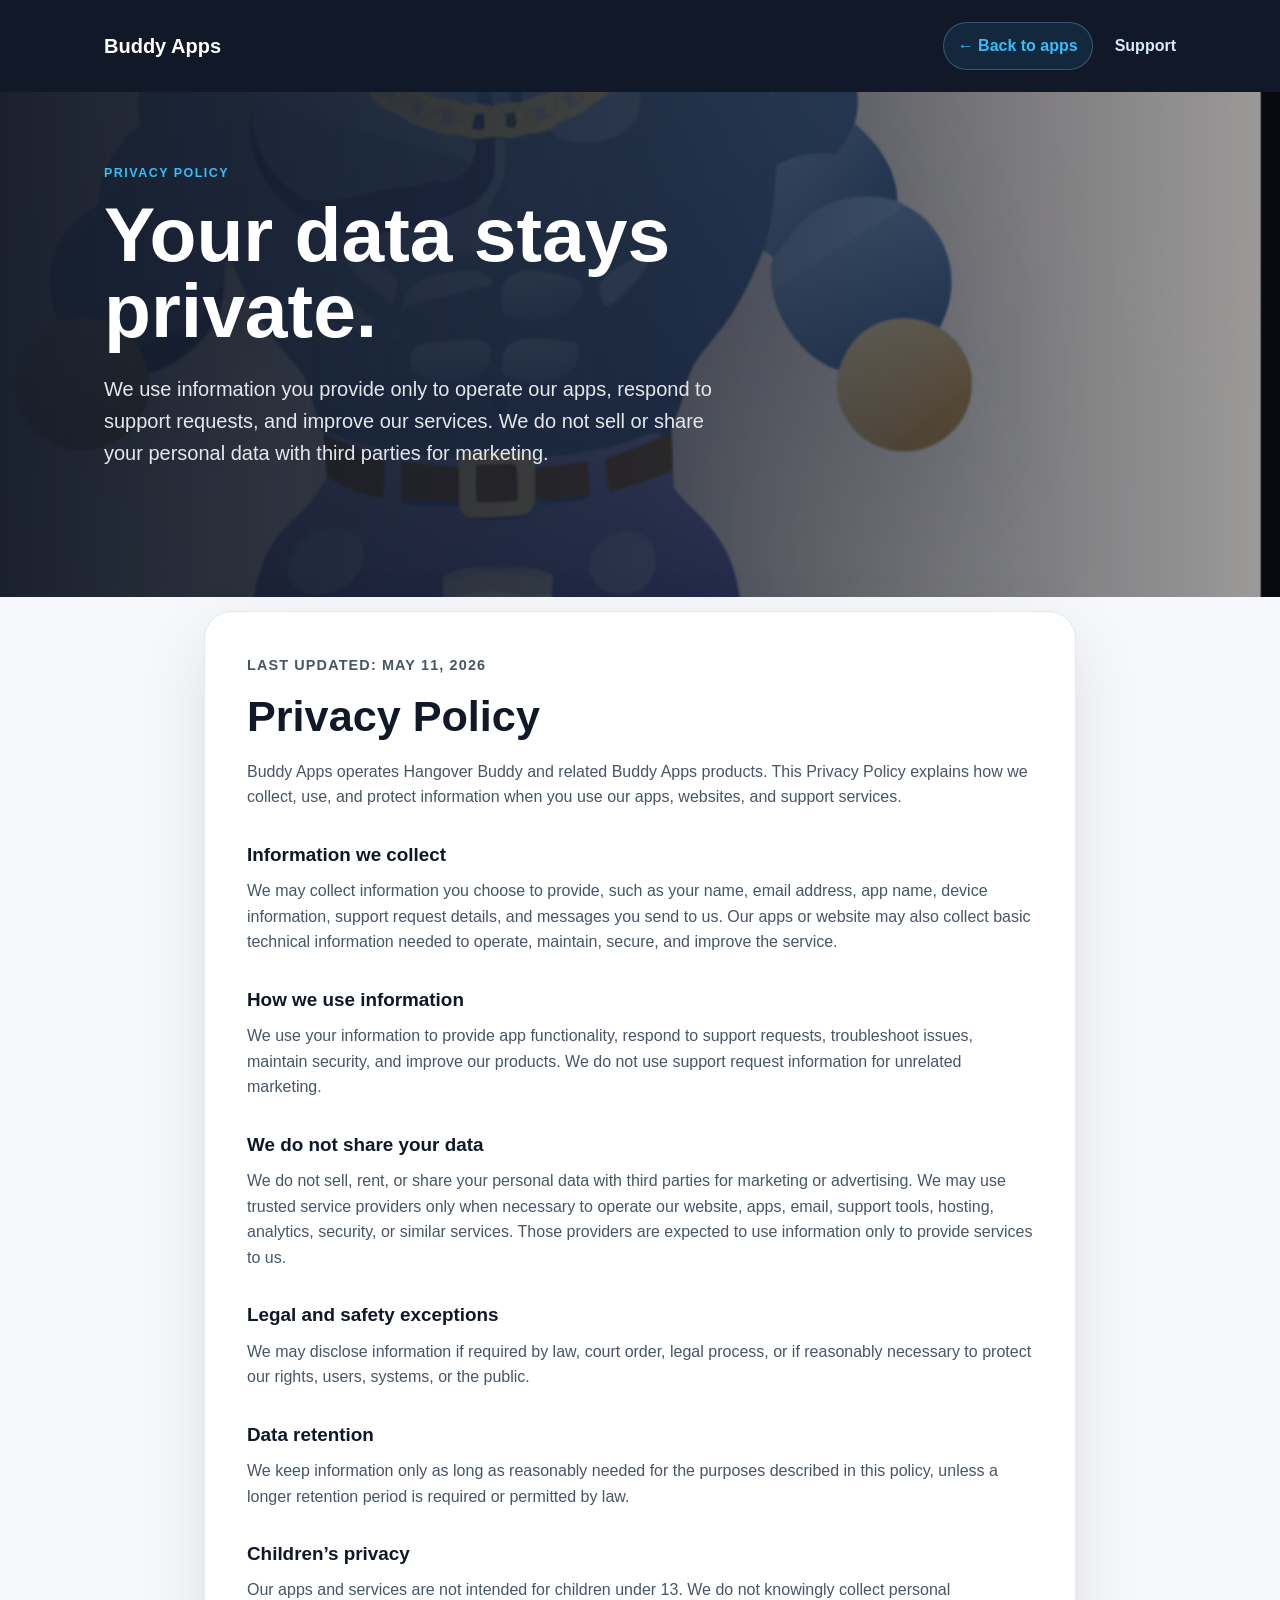
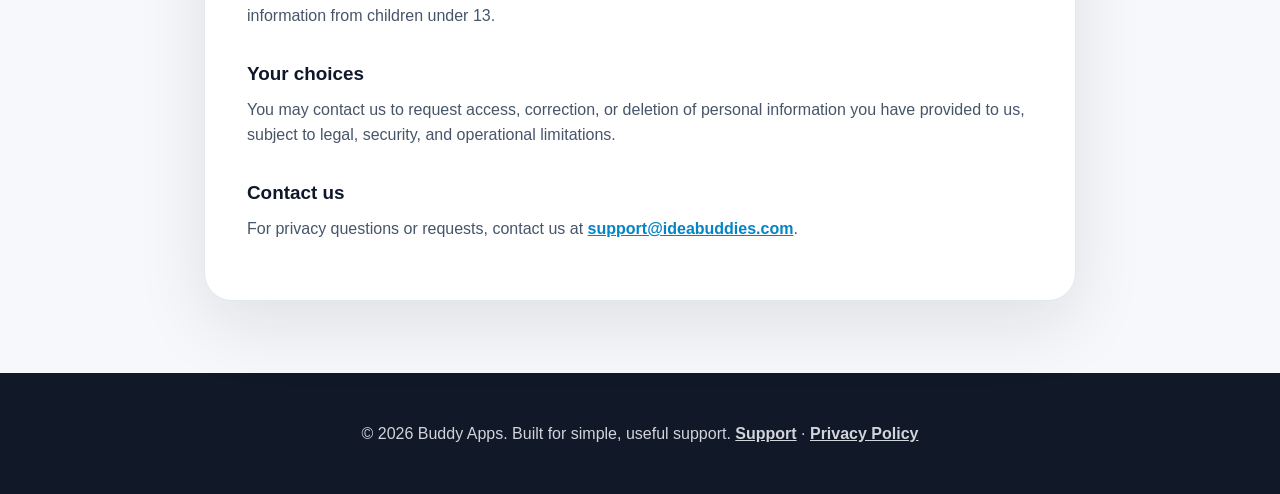
==== privacy/index.html @ 98163176 "Create index.html privacy policy" ====
<!DOCTYPE html>
<html lang="en">
<head>
<meta charset="UTF-8">
<meta name="viewport" content="width=device-width, initial-scale=1.0">
<title>Privacy Policy | Buddy Apps</title>
<meta name="description" content="Privacy policy for Buddy Apps and Hangover Buddy.">
<link rel="stylesheet" href="../styles.css">
</head>
<body>
<header class="site-header support-header">
<nav class="nav support-nav">
<a class="brand" href="../index.html">Buddy Apps</a>
<div class="nav-actions">
<a class="nav-link back-link" href="../index.html#apps">← Back to apps</a>
<a class="nav-link" href="/support/">Support</a>
</div>
</nav>
<section class="support-hero privacy-hero">
<div class="support-hero-content">
<p class="eyebrow">Privacy Policy</p>
<h1>Your data stays private.</h1>
<p class="hero-text">
We use information you provide only to operate our apps, respond to support requests, and improve our services. We do not sell or share your personal data with third parties for marketing.
</p>
</div>
</section>
</header>

<main class="support-main privacy-main">
<section class="privacy-policy support-card" aria-label="Privacy policy">
<p class="policy-updated">Last updated: May 11, 2026</p>

<h2>Privacy Policy</h2>
<p>
Buddy Apps operates Hangover Buddy and related Buddy Apps products. This Privacy Policy explains how we collect, use, and protect information when you use our apps, websites, and support services.
</p>

<h3>Information we collect</h3>
<p>
We may collect information you choose to provide, such as your name, email address, app name, device information, support request details, and messages you send to us. Our apps or website may also collect basic technical information needed to operate, maintain, secure, and improve the service.
</p>

<h3>How we use information</h3>
<p>
We use your information to provide app functionality, respond to support requests, troubleshoot issues, maintain security, and improve our products. We do not use support request information for unrelated marketing.
</p>

<h3>We do not share your data</h3>
<p>
We do not sell, rent, or share your personal data with third parties for marketing or advertising. We may use trusted service providers only when necessary to operate our website, apps, email, support tools, hosting, analytics, security, or similar services. Those providers are expected to use information only to provide services to us.
</p>

<h3>Legal and safety exceptions</h3>
<p>
We may disclose information if required by law, court order, legal process, or if reasonably necessary to protect our rights, users, systems, or the public.
</p>

<h3>Data retention</h3>
<p>
We keep information only as long as reasonably needed for the purposes described in this policy, unless a longer retention period is required or permitted by law.
</p>

<h3>Children’s privacy</h3>
<p>
Our apps and services are not intended for children under 13. We do not knowingly collect personal information from children under 13.
</p>

<h3>Your choices</h3>
<p>
You may contact us to request access, correction, or deletion of personal information you have provided to us, subject to legal, security, and operational limitations.
</p>

<h3>Contact us</h3>
<p>
For privacy questions or requests, contact us at <a href="mailto:support@ideabuddies.com">support@ideabuddies.com</a>.
</p>
</section>
</main>

<footer>
<p>© 2026 Buddy Apps. Built for simple, useful support. <a href="/support/">Support</a> · <a href="/privacy/">Privacy Policy</a></p>
</footer>
</body>
</html>
---- styles.css ----
* {
box-sizing: border-box;
}

body {
margin: 0;
font-family: Arial, Helvetica, sans-serif;
background: #f6f8fb;
color: #1f2937;
line-height: 1.6;
}

.site-header {
background: #111827;
color: white;
}

.nav {
max-width: 1120px;
margin: 0 auto;
display: flex;
justify-content: space-between;
align-items: center;
padding: 22px 24px;
}

.brand {
font-weight: 800;
font-size: 1.2rem;
color: white;
text-decoration: none;
}

.nav-link {
color: #dbeafe;
text-decoration: none;
font-weight: 600;
}

.nav-actions {
display: flex;
gap: 22px;
align-items: center;
}

.compact-header {
background: #111827;
}

.page-hero {
min-height: 360px;
display: flex;
align-items: center;
background:
linear-gradient(90deg, rgba(17,24,39,.95), rgba(17,24,39,.72)),
url("images/hero.jpg") center/cover no-repeat;
}

.support-section {
display: grid;
grid-template-columns: .9fr 1.1fr;
gap: 44px;
align-items: start;
background: white;
border-radius: 28px;
padding: 42px;
box-shadow: 0 24px 70px rgba(15,23,42,.10);
}

.support-copy a,
footer a {
color: inherit;
font-weight: 700;
}

.support-form {
display: grid;
gap: 12px;
}

.support-form label {
font-weight: 800;
color: #0f172a;
}

.support-form input,
.support-form select,
.support-form textarea {
width: 100%;
border: 1px solid #cbd5e1;
border-radius: 14px;
padding: 13px 14px;
font: inherit;
background: #f8fafc;
color: #111827;
}

.support-form textarea {
resize: vertical;
}

.form-button {
border: 0;
cursor: pointer;
justify-self: start;
margin-top: 8px;
}

.hero {
min-height: 620px;
display: flex;
align-items: center;
background:
linear-gradient(90deg, rgba(17,24,39,.95), rgba(17,24,39,.68), rgba(17,24,39,.22)),
url("images/hero.jpg") center/cover no-repeat;
}

.hero-content {
max-width: 1120px;
margin: 0 auto;
padding: 80px 24px;
width: 100%;
}

.eyebrow {
text-transform: uppercase;
letter-spacing: .12em;
font-size: .78rem;
font-weight: 800;
color: #38bdf8;
margin: 0 0 12px;
}

h1 {
font-size: clamp(2.7rem, 6vw, 5.4rem);
line-height: 1;
max-width: 760px;
margin: 0 0 24px;
}

.hero-text {
font-size: 1.25rem;
max-width: 620px;
color: #e5e7eb;
margin-bottom: 32px;
}

.button {
display: inline-block;
background: #38bdf8;
color: #082f49;
font-weight: 800;
padding: 14px 22px;
border-radius: 999px;
text-decoration: none;
box-shadow: 0 18px 40px rgba(56,189,248,.25);
}

main {
max-width: 1120px;
margin: 0 auto;
padding: 72px 24px;
}

.intro {
display: grid;
grid-template-columns: 1fr 1.2fr;
gap: 42px;
align-items: start;
margin-bottom: 84px;
}

h2 {
font-size: clamp(2rem, 4vw, 3.2rem);
line-height: 1.1;
margin: 0 0 18px;
color: #111827;
}

.feature-grid {
display: grid;
grid-template-columns: repeat(3, 1fr);
gap: 18px;
}

.feature-grid article {
background: white;
padding: 24px;
border-radius: 20px;
box-shadow: 0 16px 35px rgba(15,23,42,.07);
}

.feature-grid h3 {
margin-top: 0;
color: #0f172a;
}

.app-section {
display: grid;
grid-template-columns: 1fr 1fr;
gap: 44px;
align-items: center;
background: white;
border-radius: 28px;
padding: 42px;
box-shadow: 0 24px 70px rgba(15,23,42,.10);
}

.app-copy ul {
padding-left: 22px;
}

.app-copy li {
margin: 8px 0;
}

.small-note {
font-size: .92rem;
color: #64748b;
background: #f1f5f9;
padding: 14px 16px;
border-radius: 14px;
}

.app-card {
background: linear-gradient(145deg, #e0f2fe, #f8fafc);
border-radius: 28px;
padding: 24px;
text-align: center;
}

.app-card img {
max-width: 100%;
height: auto;
display: block;
border-radius: 20px;
}

footer {
text-align: center;
padding: 32px 20px;
background: #111827;
color: #d1d5db;
}

@media (max-width: 820px) {
.intro,
.app-section,
.support-section {
grid-template-columns: 1fr;
}

.feature-grid {
grid-template-columns: 1fr;
}

.hero {
min-height: 560px;
}

.nav {
align-items: flex-start;
gap: 16px;
}

.nav-actions {
flex-wrap: wrap;
justify-content: flex-end;
}
}



.form-status {
  display: none;
  margin-bottom: 18px;
  padding: 14px 16px;
  border-radius: 14px;
  background: #f1f5f9;
  color: #334155;
  font-weight: 700;
}

.form-status.visible {
  display: block;
}

.form-status.success {
  background: #dcfce7;
  color: #166534;
}

.form-status.error {
  background: #fee2e2;
  color: #991b1b;
}

.form-button:disabled {
  cursor: not-allowed;
  opacity: .65;
}

/* Support page */
.support-header {
background: #111827;
}

.support-nav {
position: relative;
z-index: 2;
}

.support-nav .brand {
font-size: 1.25rem;
}

.back-link {
color: #38bdf8;
background: rgba(56,189,248,.10);
border: 1px solid rgba(125,211,252,.28);
padding: 10px 14px;
border-radius: 999px;
}

.support-hero {
min-height: 360px;
display: flex;
align-items: center;
background:
linear-gradient(90deg, rgba(17,24,39,.96), rgba(17,24,39,.76), rgba(17,24,39,.40)),
url("images/hero.jpg") center/cover no-repeat;
}

.support-hero-content {
max-width: 1120px;
width: 100%;
margin: 0 auto;
padding: 72px 24px 96px;
}

.support-main {
margin-top: -58px;
position: relative;
z-index: 1;
}

.support-layout {
display: grid;
grid-template-columns: minmax(0, 1fr) 340px;
gap: 28px;
align-items: start;
}

.support-card {
background: white;
border: 1px solid #e2e8f0;
border-radius: 28px;
box-shadow: 0 24px 70px rgba(15,23,42,.10);
}

.support-form-card {
padding: 34px;
}

.support-card-heading {
display: flex;
gap: 16px;
align-items: flex-start;
margin-bottom: 28px;
}

.support-card-heading h2,
.support-info-card h2 {
font-size: clamp(1.55rem, 3vw, 2.15rem);
margin: 0 0 8px;
}

.support-card-heading p {
margin: 0;
color: #475569;
}

.support-card a {
color: #0284c7;
font-weight: 800;
}

.support-icon,
.info-icon {
flex: 0 0 auto;
display: inline-grid;
place-items: center;
width: 48px;
height: 48px;
border-radius: 16px;
background: #e0f2fe;
color: #0284c7;
font-weight: 900;
font-size: 1.25rem;
}

.support-form {
gap: 18px;
}

.form-grid.two-columns {
display: grid;
grid-template-columns: repeat(2, minmax(0, 1fr));
gap: 18px 20px;
}

.field-group {
display: grid;
gap: 8px;
}

.field-group label span {
color: #ef4444;
}

.support-form input,
.support-form select,
.support-form textarea {
border-color: #d7e0ea;
background: #ffffff;
box-shadow: 0 1px 0 rgba(15,23,42,.03);
transition: border-color .15s ease, box-shadow .15s ease, background .15s ease;
}

.support-form input:focus,
.support-form select:focus,
.support-form textarea:focus {
outline: none;
border-color: #38bdf8;
box-shadow: 0 0 0 4px rgba(56,189,248,.18);
background: #ffffff;
}

.support-actions {
display: flex;
justify-content: space-between;
gap: 18px;
align-items: center;
margin-top: 4px;
}

.support-actions .button {
white-space: nowrap;
}

.privacy-note {
margin: 0;
font-size: .88rem;
color: #64748b;
max-width: 260px;
}

.support-delivery-note {
margin: 26px 0 0;
padding-top: 20px;
border-top: 1px solid #e2e8f0;
color: #475569;
}

.support-info-card {
padding: 30px;
}

.support-info-card h2 {
margin-bottom: 20px;
}

.info-item {
display: grid;
grid-template-columns: 48px 1fr;
gap: 16px;
padding: 22px 0;
border-top: 1px solid #e2e8f0;
}

.info-item:first-of-type {
border-top: 0;
padding-top: 0;
}

.info-item h3 {
margin: 0 0 6px;
color: #0f172a;
}

.info-item p {
margin: 0;
color: #64748b;
font-size: .95rem;
}

@media (max-width: 900px) {
.support-layout {
grid-template-columns: 1fr;
}

.support-info-card {
order: -1;
}
}

@media (max-width: 640px) {
.support-main {
margin-top: -36px;
}

.support-form-card,
.support-info-card {
padding: 24px;
border-radius: 22px;
}

.support-card-heading,
.support-actions {
flex-direction: column;
align-items: flex-start;
}

.form-grid.two-columns {
grid-template-columns: 1fr;
}

.support-hero-content {
padding-bottom: 70px;
}
}


/* Privacy policy page */
.privacy-hero {
background:
linear-gradient(90deg, rgba(17,24,39,.96), rgba(17,24,39,.76), rgba(17,24,39,.40)),
url("images/hero.jpg") center/cover no-repeat;
}

.privacy-main {
max-width: 920px;
}

.privacy-policy {
padding: 42px;
}

.privacy-policy h2 {
font-size: clamp(1.9rem, 4vw, 2.7rem);
}

.privacy-policy h3 {
margin: 30px 0 8px;
font-size: 1.18rem;
color: #0f172a;
}

.privacy-policy p {
margin: 0 0 16px;
color: #475569;
}

.privacy-policy a {
color: #0284c7;
font-weight: 800;
}

.policy-updated {
font-size: .9rem;
font-weight: 800;
text-transform: uppercase;
letter-spacing: .08em;
color: #64748b;
}

@media (max-width: 640px) {
.privacy-policy {
padding: 24px;
border-radius: 22px;
}
}
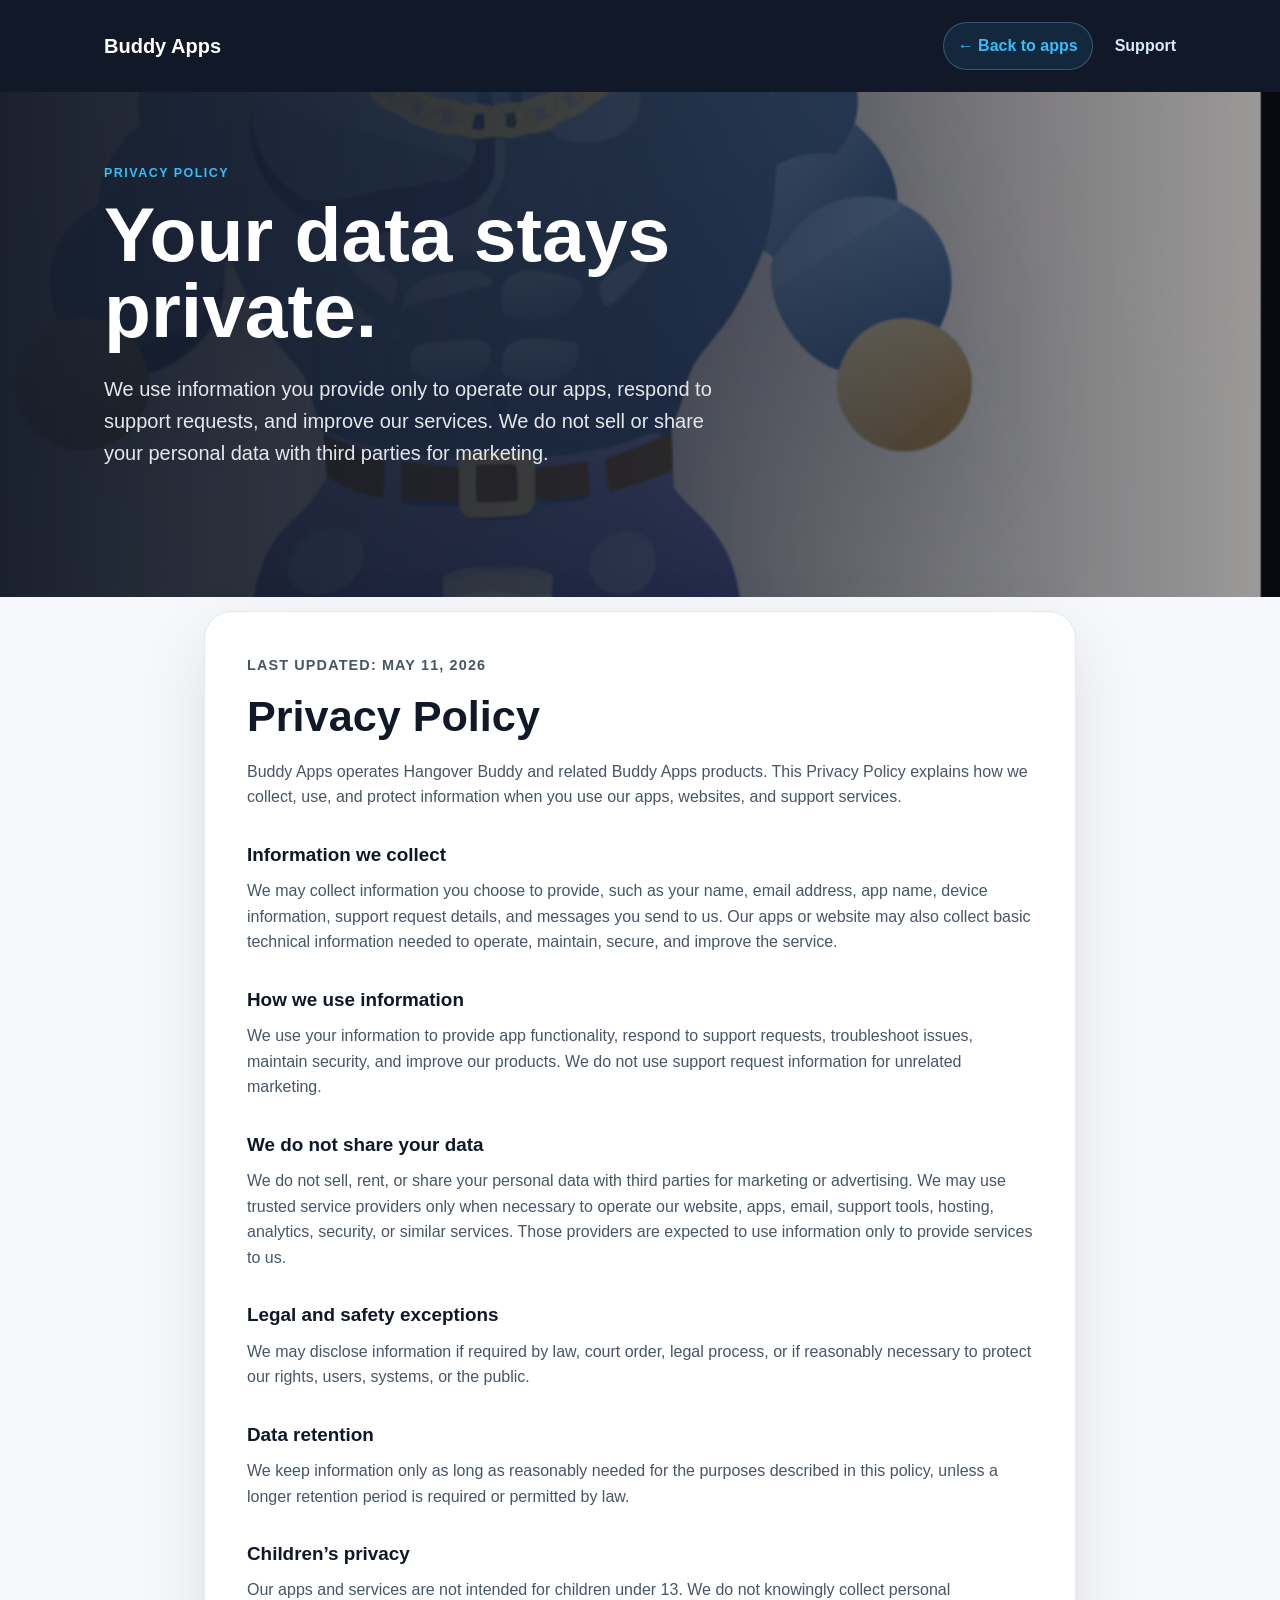
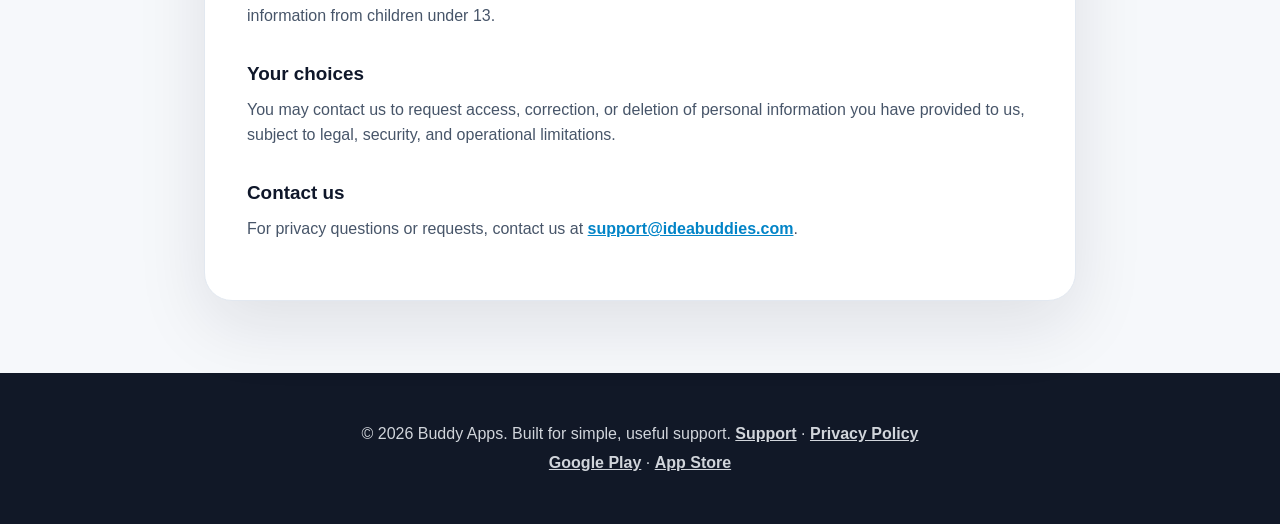
==== commit e34a814e: "Add files via upload" ====
--- a/privacy/index.html
+++ b/privacy/index.html
@@ -5,14 +5,15 @@
 <meta name="viewport" content="width=device-width, initial-scale=1.0">
 <title>Privacy Policy | Buddy Apps</title>
 <meta name="description" content="Privacy policy for Buddy Apps and Hangover Buddy.">
+<link rel="canonical" href="https://ideabuddies.com/privacy/">
 <link rel="stylesheet" href="../styles.css">
 </head>
 <body>
 <header class="site-header support-header">
 <nav class="nav support-nav">
-<a class="brand" href="../index.html">Buddy Apps</a>
+<a class="brand" href="/">Buddy Apps</a>
 <div class="nav-actions">
-<a class="nav-link back-link" href="../index.html#apps">← Back to apps</a>
+<a class="nav-link back-link" href="/#apps">← Back to apps</a>
 <a class="nav-link" href="/support/">Support</a>
 </div>
 </nav>
@@ -80,6 +81,7 @@
 
 <footer>
 <p>© 2026 Buddy Apps. Built for simple, useful support. <a href="/support/">Support</a> · <a href="/privacy/">Privacy Policy</a></p>
+<p class="footer-install-links"><a href="https://play.google.com/store/apps/details?id=com.ideabuddies.hangoverbuddy&pcampaignid=web_share" target="_blank" rel="noopener">Google Play</a> · <a href="https://apps.apple.com/us/app/hangover-buddy/id6761398917" target="_blank" rel="noopener">App Store</a></p>
 </footer>
 </body>
 </html>
--- a/styles.css
+++ b/styles.css
@@ -156,6 +156,27 @@
 box-shadow: 0 18px 40px rgba(56,189,248,.25);
 }
 
+.hero-actions {
+display: flex;
+gap: 14px;
+flex-wrap: wrap;
+align-items: center;
+}
+
+.button-secondary {
+background: rgba(255,255,255,.12);
+color: #e0f2fe;
+border: 1px solid rgba(224,242,254,.38);
+box-shadow: none;
+}
+
+.install-nav-link {
+background: rgba(56,189,248,.16);
+border: 1px solid rgba(56,189,248,.34);
+padding: 8px 14px;
+border-radius: 999px;
+}
+
 main {
 max-width: 1120px;
 margin: 0 auto;
@@ -222,6 +243,44 @@
 border-radius: 14px;
 }
 
+.install-panel {
+margin-top: 22px;
+padding: 22px;
+background: #ecfeff;
+border: 1px solid #bae6fd;
+border-radius: 20px;
+}
+
+.install-panel h3 {
+margin: 0 0 6px;
+color: #0f172a;
+}
+
+.install-panel p {
+margin: 0 0 16px;
+color: #475569;
+}
+
+.store-links {
+display: flex;
+gap: 12px;
+flex-wrap: wrap;
+}
+
+.store-link {
+display: inline-block;
+background: #111827;
+color: #ffffff;
+font-weight: 800;
+text-decoration: none;
+padding: 12px 16px;
+border-radius: 14px;
+}
+
+.footer-install-links {
+margin-top: -12px;
+}
+
 .app-card {
 background: linear-gradient(145deg, #e0f2fe, #f8fafc);
 border-radius: 28px;
@@ -244,6 +303,17 @@
 }
 
 @media (max-width: 820px) {
+.nav {
+flex-direction: column;
+gap: 16px;
+align-items: flex-start;
+}
+
+.nav-actions {
+flex-wrap: wrap;
+gap: 12px;
+}
+
 .intro,
 .app-section,
 .support-section {
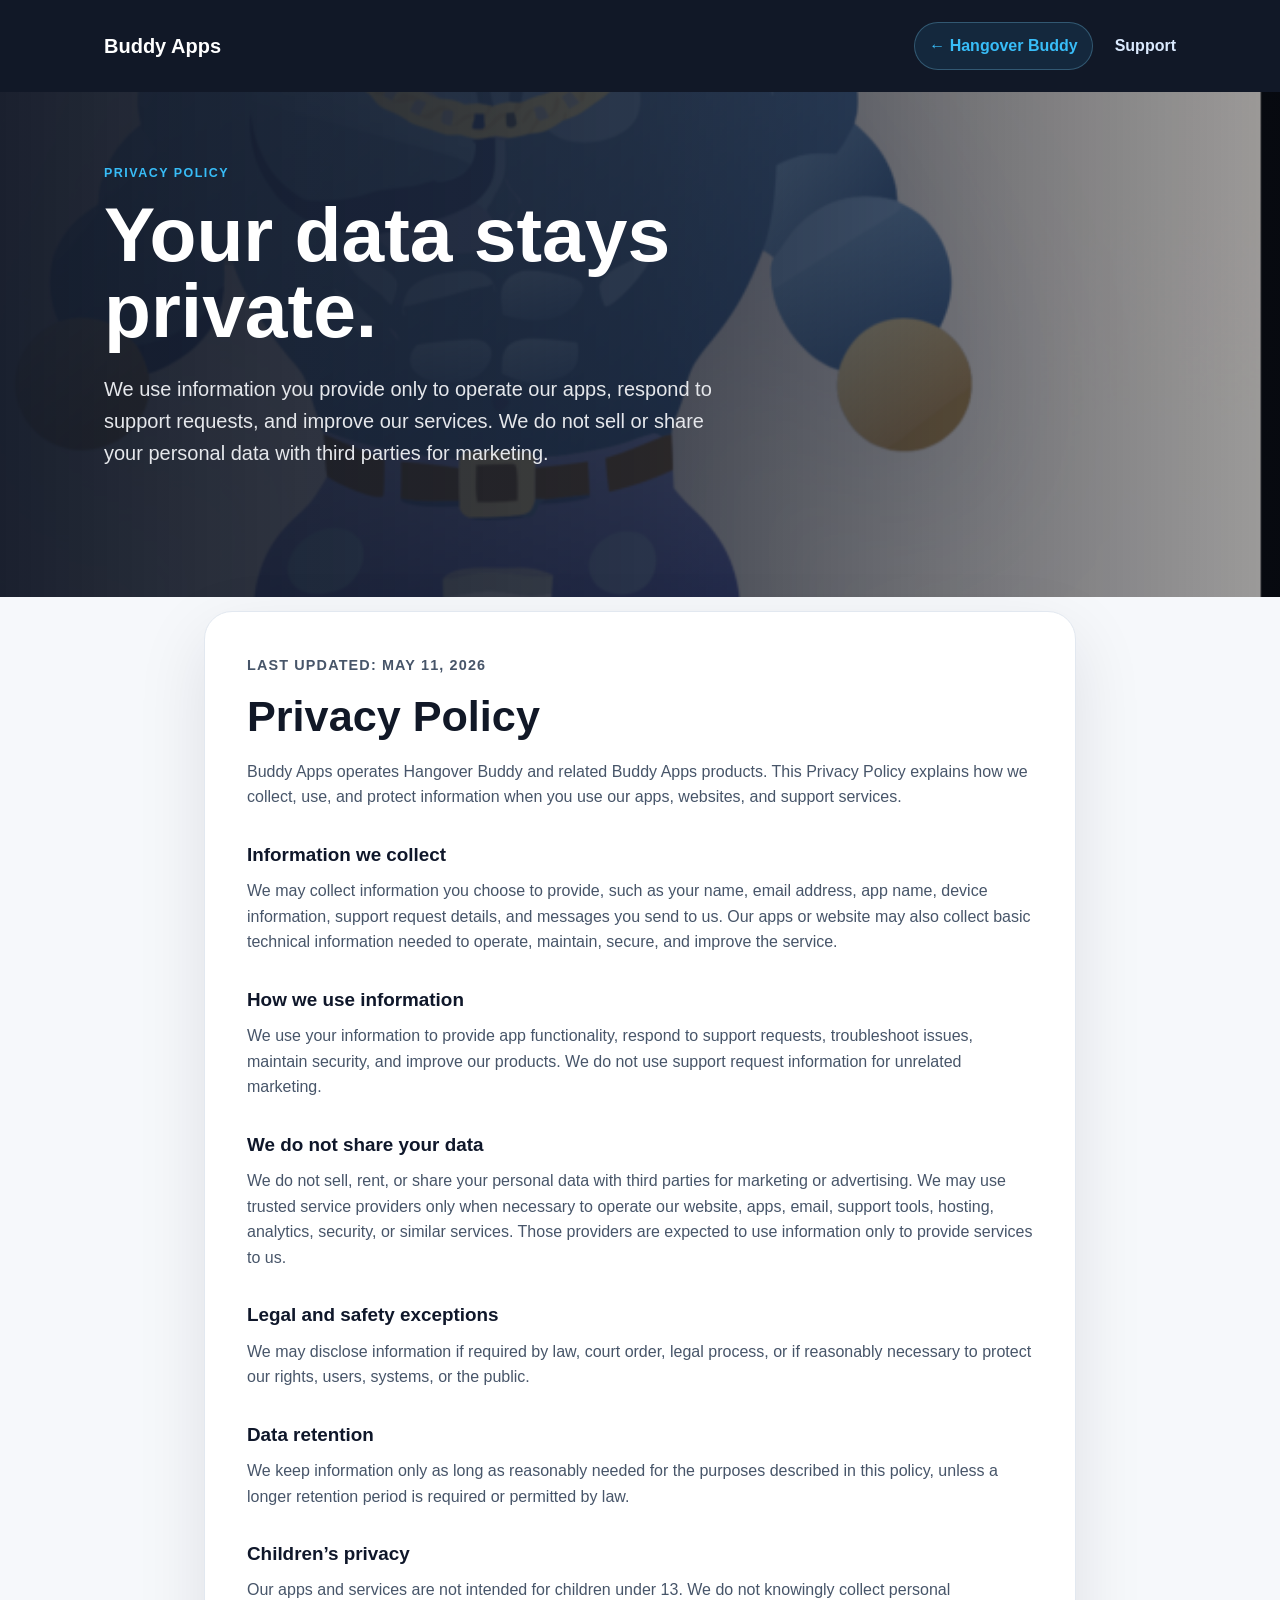
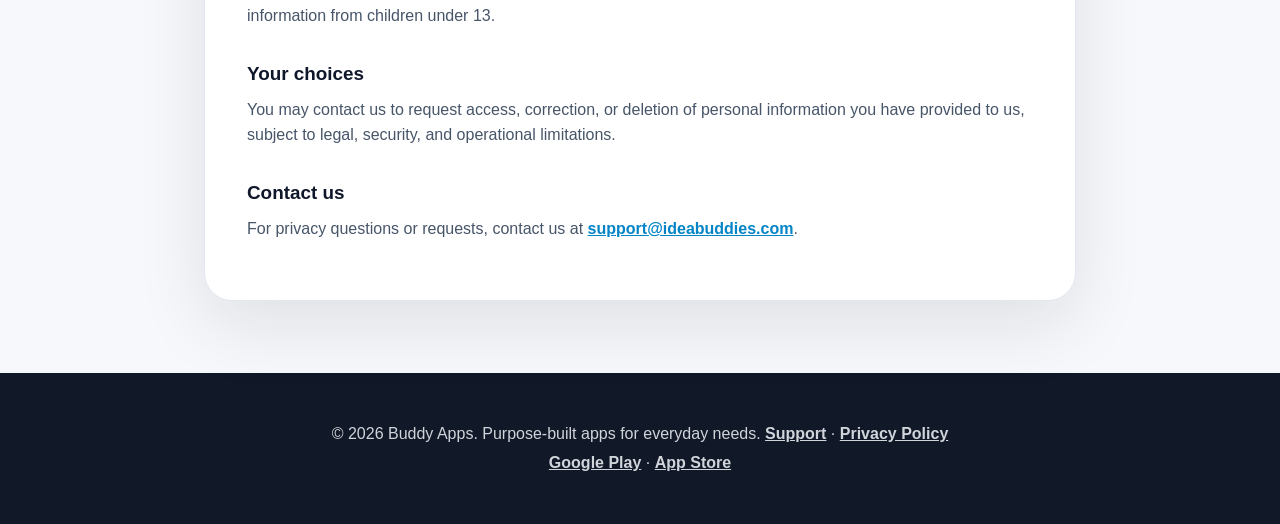
==== commit d41a54eb: "Add files via upload" ====
--- a/privacy/index.html
+++ b/privacy/index.html
@@ -4,8 +4,10 @@
 <meta charset="UTF-8">
 <meta name="viewport" content="width=device-width, initial-scale=1.0">
 <title>Privacy Policy | Buddy Apps</title>
+<meta name="robots" content="index, follow">
 <meta name="description" content="Privacy policy for Buddy Apps and Hangover Buddy.">
 <link rel="canonical" href="https://ideabuddies.com/privacy/">
+<link rel="sitemap" type="application/xml" href="/sitemap.xml">
 <link rel="stylesheet" href="../styles.css">
 </head>
 <body>
@@ -13,7 +15,7 @@
 <nav class="nav support-nav">
 <a class="brand" href="/">Buddy Apps</a>
 <div class="nav-actions">
-<a class="nav-link back-link" href="/#apps">← Back to apps</a>
+<a class="nav-link back-link" href="/products/hangover-buddy/">← Hangover Buddy</a>
 <a class="nav-link" href="/support/">Support</a>
 </div>
 </nav>
@@ -80,7 +82,7 @@
 </main>
 
 <footer>
-<p>© 2026 Buddy Apps. Built for simple, useful support. <a href="/support/">Support</a> · <a href="/privacy/">Privacy Policy</a></p>
+<p>© 2026 Buddy Apps. Purpose-built apps for everyday needs. <a href="/support/">Support</a> · <a href="/privacy/">Privacy Policy</a></p>
 <p class="footer-install-links"><a href="https://play.google.com/store/apps/details?id=com.ideabuddies.hangoverbuddy&pcampaignid=web_share" target="_blank" rel="noopener">Google Play</a> · <a href="https://apps.apple.com/us/app/hangover-buddy/id6761398917" target="_blank" rel="noopener">App Store</a></p>
 </footer>
 </body>
--- a/styles.css
+++ b/styles.css
@@ -650,3 +650,458 @@
 border-radius: 22px;
 }
 }
+
+/* Company homepage */
+.business-hero {
+min-height: 650px;
+background:
+linear-gradient(90deg, rgba(17,24,39,.97), rgba(17,24,39,.78), rgba(17,24,39,.35)),
+url("images/hero.jpg") center/cover no-repeat;
+}
+
+.company-intro {
+margin-bottom: 96px;
+}
+
+.section-heading {
+max-width: 760px;
+margin-bottom: 34px;
+}
+
+.section-heading > p:last-child {
+color: #475569;
+font-size: 1.08rem;
+}
+
+.approach-section {
+margin-bottom: 96px;
+}
+
+.process-grid {
+display: grid;
+grid-template-columns: repeat(3, 1fr);
+gap: 20px;
+}
+
+.process-grid article {
+background: #111827;
+color: #dbeafe;
+padding: 30px;
+border-radius: 24px;
+}
+
+.process-grid h3 {
+color: white;
+font-size: 1.25rem;
+margin: 18px 0 10px;
+}
+
+.process-grid p {
+margin-bottom: 0;
+}
+
+.process-number {
+font-size: .82rem;
+font-weight: 900;
+letter-spacing: .12em;
+color: #38bdf8;
+}
+
+.products-section {
+margin-bottom: 96px;
+}
+
+.products-heading {
+max-width: none;
+display: grid;
+grid-template-columns: 1fr 1fr;
+gap: 44px;
+align-items: end;
+}
+
+.products-heading > p {
+margin-bottom: 20px;
+}
+
+.product-card {
+display: grid;
+grid-template-columns: minmax(280px, .9fr) 1.1fr;
+gap: 44px;
+align-items: center;
+background: white;
+border-radius: 28px;
+padding: 32px;
+box-shadow: 0 24px 70px rgba(15,23,42,.10);
+}
+
+.product-card-image {
+background: linear-gradient(145deg, #e0f2fe, #f8fafc);
+border-radius: 24px;
+padding: 22px;
+}
+
+.product-card-image img {
+display: block;
+width: 100%;
+height: auto;
+border-radius: 18px;
+}
+
+.product-card-copy h3 {
+font-size: clamp(1.8rem, 3vw, 2.6rem);
+margin: 5px 0 14px;
+color: #0f172a;
+}
+
+.product-label {
+font-size: .8rem;
+font-weight: 900;
+text-transform: uppercase;
+letter-spacing: .1em;
+color: #0284c7;
+margin: 0;
+}
+
+.text-link {
+color: #0369a1;
+font-weight: 900;
+text-decoration: none;
+}
+
+.text-link:hover,
+.text-link:focus {
+text-decoration: underline;
+}
+
+.business-cta {
+display: grid;
+grid-template-columns: 1.1fr .9fr;
+gap: 44px;
+align-items: center;
+background: #e0f2fe;
+border: 1px solid #bae6fd;
+border-radius: 28px;
+padding: 40px;
+}
+
+.business-cta h2,
+.business-cta p {
+margin-bottom: 0;
+}
+
+/* Product page */
+.product-header {
+background: #111827;
+}
+
+.product-hero {
+max-width: 1120px;
+margin: 0 auto;
+min-height: 590px;
+padding: 70px 24px 90px;
+display: grid;
+grid-template-columns: 1.1fr .9fr;
+gap: 54px;
+align-items: center;
+}
+
+.product-hero h1 {
+font-size: clamp(3rem, 7vw, 5.8rem);
+}
+
+.product-hero-image {
+background: linear-gradient(145deg, rgba(224,242,254,.98), rgba(248,250,252,.95));
+border-radius: 32px;
+padding: 26px;
+box-shadow: 0 30px 80px rgba(0,0,0,.28);
+}
+
+.product-hero-image img {
+display: block;
+width: 100%;
+height: auto;
+border-radius: 22px;
+}
+
+.product-main {
+padding-top: 84px;
+}
+
+.product-intro {
+display: grid;
+grid-template-columns: 1fr 1fr;
+gap: 48px;
+align-items: start;
+margin-bottom: 92px;
+}
+
+.product-intro > p {
+font-size: 1.15rem;
+color: #475569;
+margin-top: 34px;
+}
+
+.feature-section {
+margin-bottom: 88px;
+}
+
+.feature-grid.four-up {
+grid-template-columns: repeat(4, 1fr);
+}
+
+.responsibility-panel {
+display: grid;
+grid-template-columns: .9fr 1.1fr;
+gap: 44px;
+align-items: center;
+background: #fff7ed;
+border: 1px solid #fed7aa;
+border-radius: 28px;
+padding: 38px;
+margin-bottom: 88px;
+}
+
+.responsibility-panel h2,
+.responsibility-panel p {
+margin-bottom: 0;
+}
+
+.install-section {
+display: grid;
+grid-template-columns: 1.2fr .8fr;
+gap: 44px;
+align-items: center;
+background: white;
+border-radius: 28px;
+padding: 42px;
+box-shadow: 0 24px 70px rgba(15,23,42,.10);
+}
+
+.install-support {
+border-left: 1px solid #e2e8f0;
+padding-left: 36px;
+}
+
+.install-support h3 {
+font-size: 1.35rem;
+margin-top: 0;
+color: #0f172a;
+}
+
+@media (max-width: 920px) {
+.process-grid,
+.feature-grid.four-up {
+grid-template-columns: repeat(2, 1fr);
+}
+
+.product-hero,
+.product-card,
+.product-intro,
+.responsibility-panel,
+.install-section,
+.business-cta,
+.products-heading {
+grid-template-columns: 1fr;
+}
+
+.product-hero-image {
+max-width: 560px;
+}
+
+.install-support {
+border-left: 0;
+border-top: 1px solid #e2e8f0;
+padding-left: 0;
+padding-top: 28px;
+}
+}
+
+@media (max-width: 620px) {
+.process-grid,
+.feature-grid.four-up {
+grid-template-columns: 1fr;
+}
+
+.product-card,
+.install-section,
+.responsibility-panel,
+.business-cta {
+padding: 26px;
+}
+
+.product-hero {
+padding-top: 48px;
+}
+}
+
+/* Multiple product cards and Thermovert */
+.product-list {
+display: grid;
+gap: 34px;
+}
+
+.thermovert-card-visual {
+min-height: 280px;
+display: flex;
+align-items: center;
+justify-content: center;
+gap: 14px;
+background: linear-gradient(145deg, #ecfdf5, #f0fdfa);
+color: #134e4a;
+}
+
+.thermovert-card-visual span {
+display: inline-flex;
+align-items: center;
+justify-content: center;
+text-align: center;
+}
+
+.recipe-source,
+.recipe-result {
+min-height: 112px;
+max-width: 155px;
+padding: 18px;
+border-radius: 20px;
+background: white;
+box-shadow: 0 16px 36px rgba(15, 118, 110, .12);
+font-weight: 900;
+}
+
+.workflow-arrow {
+font-size: 2rem;
+font-weight: 900;
+color: #0f766e;
+}
+
+.thermovert-header {
+background: #102a2a;
+}
+
+.thermovert-hero-visual {
+display: grid;
+grid-template-columns: 1fr auto 1fr;
+gap: 16px;
+align-items: center;
+background: linear-gradient(145deg, rgba(236,253,245,.98), rgba(240,253,250,.95));
+border-radius: 32px;
+padding: 26px;
+box-shadow: 0 30px 80px rgba(0,0,0,.28);
+color: #134e4a;
+}
+
+.workflow-card {
+min-height: 230px;
+display: flex;
+flex-direction: column;
+justify-content: center;
+gap: 12px;
+background: white;
+border: 1px solid #ccfbf1;
+border-radius: 24px;
+padding: 24px;
+box-shadow: 0 16px 40px rgba(15,118,110,.10);
+}
+
+.workflow-card strong {
+font-size: 1.45rem;
+color: #0f172a;
+}
+
+.workflow-card span:last-child {
+font-size: .96rem;
+line-height: 1.55;
+color: #475569;
+}
+
+.workflow-kicker {
+font-size: .76rem;
+font-weight: 900;
+letter-spacing: .1em;
+text-transform: uppercase;
+color: #0f766e;
+}
+
+.workflow-converter {
+font-size: 2.3rem;
+font-weight: 900;
+color: #0f766e;
+}
+
+.workflow-section {
+margin-bottom: 88px;
+}
+
+.thermovert-process {
+grid-template-columns: repeat(4, 1fr);
+}
+
+.compatibility-panel {
+display: grid;
+grid-template-columns: .9fr 1.1fr;
+gap: 44px;
+align-items: center;
+background: #ecfdf5;
+border: 1px solid #a7f3d0;
+border-radius: 28px;
+padding: 38px;
+margin-bottom: 88px;
+}
+
+.compatibility-panel h2,
+.compatibility-panel p {
+margin-bottom: 0;
+}
+
+.product-status-section {
+display: grid;
+grid-template-columns: 1.2fr .8fr;
+gap: 44px;
+align-items: center;
+background: white;
+border-radius: 28px;
+padding: 42px;
+box-shadow: 0 24px 70px rgba(15,23,42,.10);
+}
+
+.trademark-note {
+max-width: 900px;
+margin: 28px auto 0;
+font-size: .82rem;
+line-height: 1.6;
+color: #64748b;
+text-align: center;
+}
+
+@media (max-width: 920px) {
+.thermovert-process {
+grid-template-columns: repeat(2, 1fr);
+}
+
+.compatibility-panel,
+.product-status-section {
+grid-template-columns: 1fr;
+}
+}
+
+@media (max-width: 620px) {
+.thermovert-card-visual,
+.thermovert-hero-visual {
+grid-template-columns: 1fr;
+flex-direction: column;
+}
+
+.workflow-converter,
+.workflow-arrow {
+transform: rotate(90deg);
+}
+
+.thermovert-process {
+grid-template-columns: 1fr;
+}
+
+.compatibility-panel,
+.product-status-section {
+padding: 26px;
+}
+}
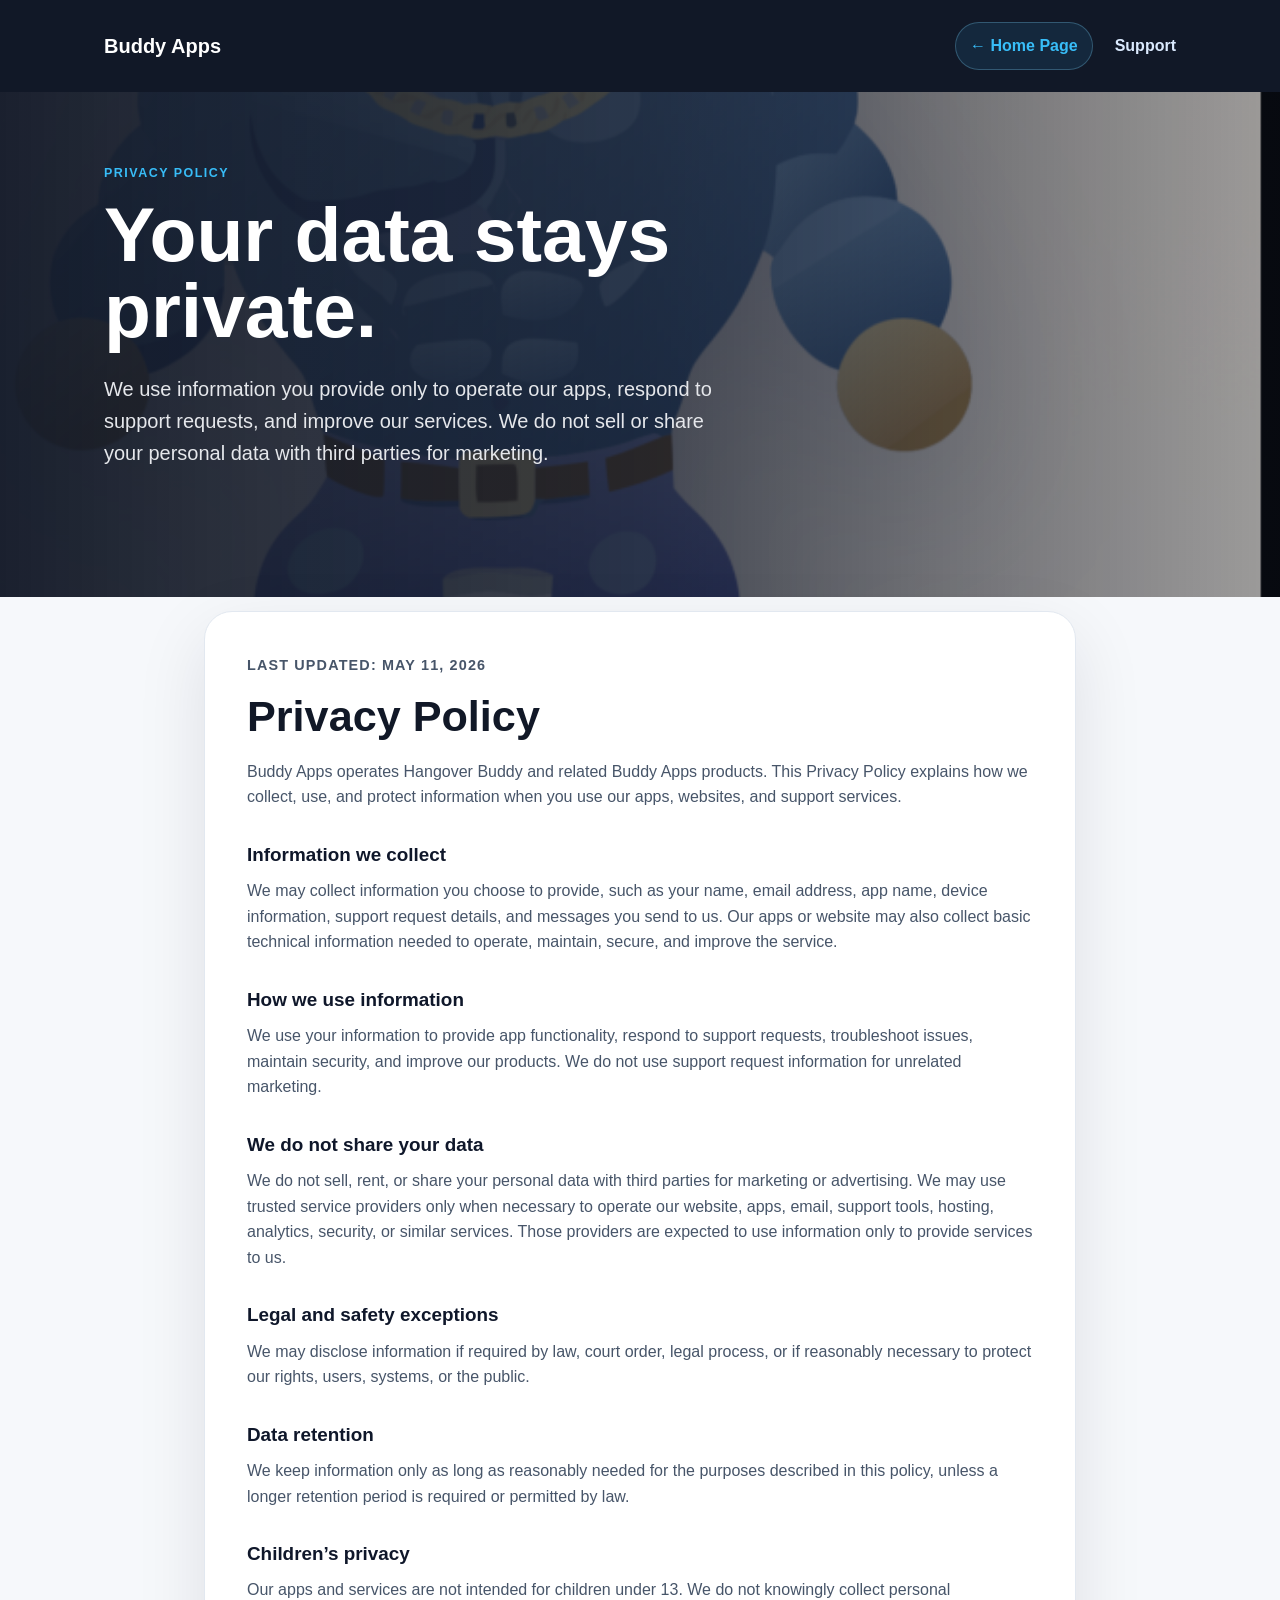
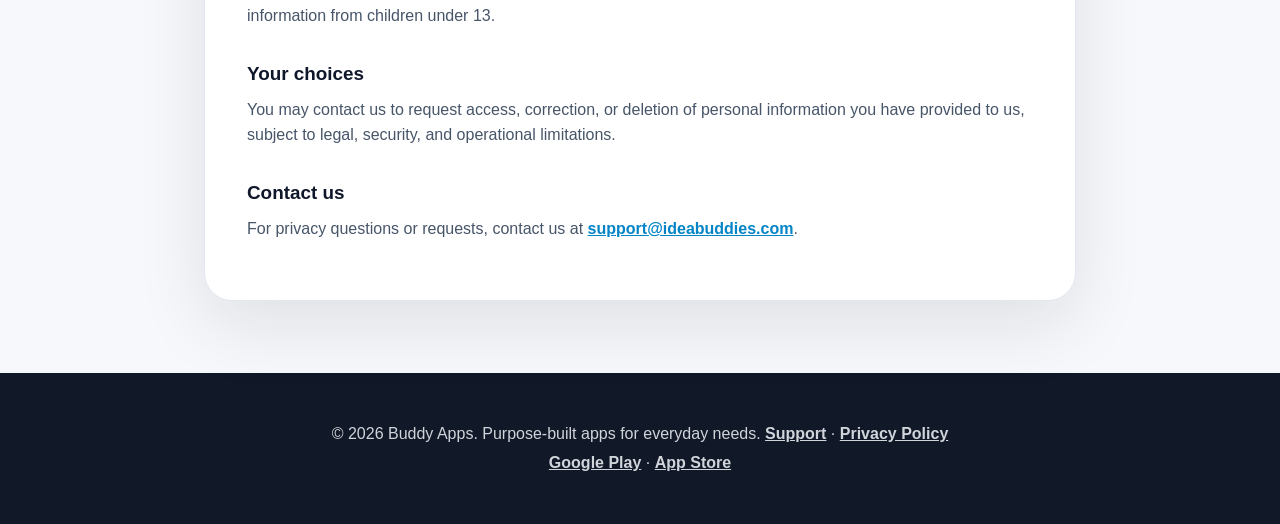
==== commit ae624b99: "Add files via upload" ====
--- a/privacy/index.html
+++ b/privacy/index.html
@@ -15,7 +15,7 @@
 <nav class="nav support-nav">
 <a class="brand" href="/">Buddy Apps</a>
 <div class="nav-actions">
-<a class="nav-link back-link" href="/products/hangover-buddy/">← Hangover Buddy</a>
+<a class="nav-link back-link" href="/">← Home Page</a>
 <a class="nav-link" href="/support/">Support</a>
 </div>
 </nav>
--- a/styles.css
+++ b/styles.css
@@ -41,6 +41,62 @@
 display: flex;
 gap: 22px;
 align-items: center;
+}
+
+.nav-dropdown {
+position: relative;
+}
+
+.nav-dropdown summary {
+list-style: none;
+cursor: pointer;
+display: flex;
+align-items: center;
+gap: 7px;
+}
+
+.nav-dropdown summary::-webkit-details-marker {
+display: none;
+}
+
+.nav-dropdown summary::after {
+content: "▾";
+font-size: .72rem;
+transition: transform .15s ease;
+}
+
+.nav-dropdown[open] summary::after {
+transform: rotate(180deg);
+}
+
+.nav-dropdown-menu {
+position: absolute;
+top: calc(100% + 12px);
+left: 50%;
+transform: translateX(-50%);
+min-width: 190px;
+padding: 8px;
+background: white;
+border: 1px solid #e2e8f0;
+border-radius: 14px;
+box-shadow: 0 18px 45px rgba(15,23,42,.20);
+z-index: 20;
+}
+
+.nav-dropdown-menu a {
+display: block;
+padding: 10px 12px;
+border-radius: 9px;
+color: #0f172a;
+font-weight: 700;
+text-decoration: none;
+white-space: nowrap;
+}
+
+.nav-dropdown-menu a:hover,
+.nav-dropdown-menu a:focus-visible {
+background: #e0f2fe;
+outline: none;
 }
 
 .compact-header {
@@ -312,6 +368,11 @@
 .nav-actions {
 flex-wrap: wrap;
 gap: 12px;
+}
+
+.nav-dropdown-menu {
+left: 0;
+transform: none;
 }
 
 .intro,
@@ -656,7 +717,7 @@
 min-height: 650px;
 background:
 linear-gradient(90deg, rgba(17,24,39,.97), rgba(17,24,39,.78), rgba(17,24,39,.35)),
-url("images/hero.jpg") center/cover no-repeat;
+url("images/thermovert.png") center/cover no-repeat;
 }
 
 .company-intro {
@@ -1105,3 +1166,36 @@
 padding: 26px;
 }
 }
+
+
+/* Thermovert product artwork */
+.thermovert-card-image {
+background: linear-gradient(145deg, #ecfdf5, #f8fafc);
+}
+
+.thermovert-card-image img {
+aspect-ratio: 1 / 1;
+object-fit: contain;
+background: #fff;
+}
+
+.thermovert-hero-image {
+background: #fff;
+border-radius: 32px;
+padding: 20px;
+box-shadow: 0 30px 80px rgba(0,0,0,.28);
+}
+
+.thermovert-hero-image img {
+display: block;
+width: 100%;
+height: auto;
+border-radius: 20px;
+}
+
+@media (max-width: 620px) {
+.thermovert-hero-image {
+padding: 12px;
+border-radius: 24px;
+}
+}
